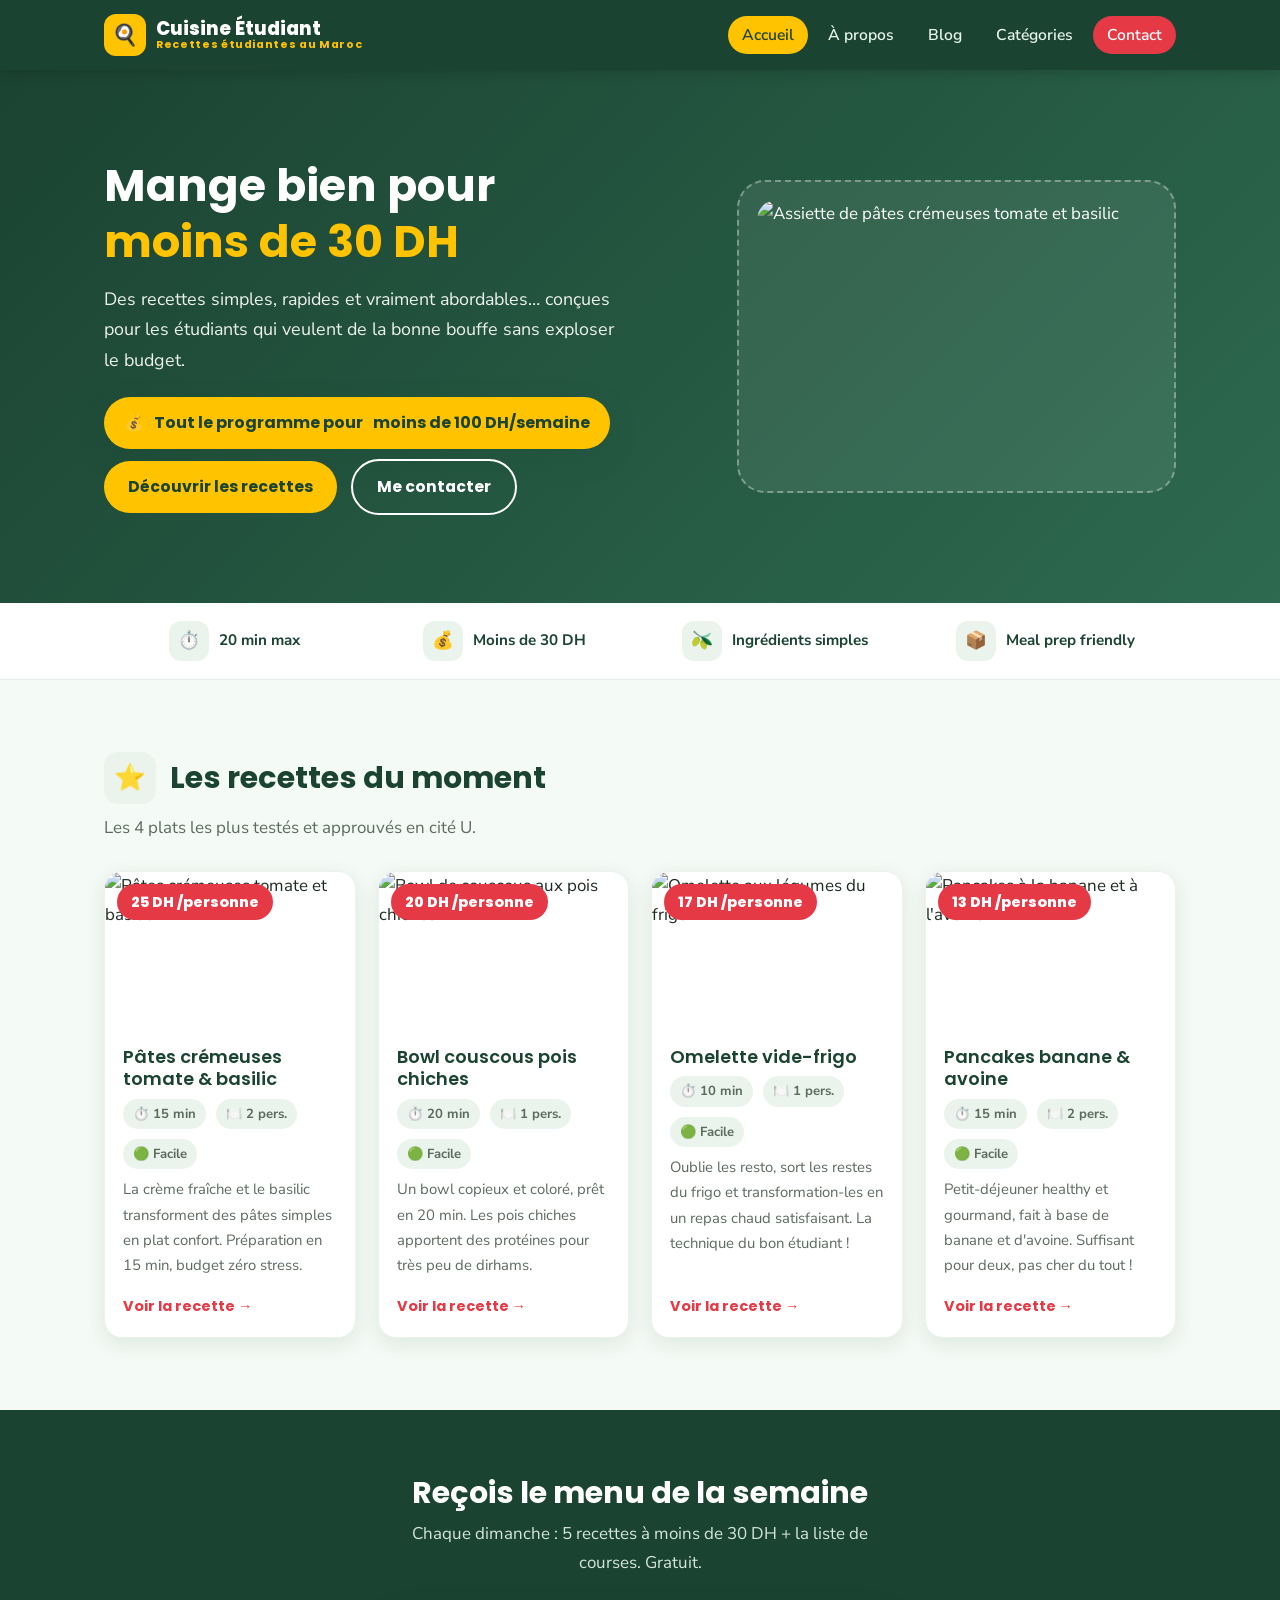
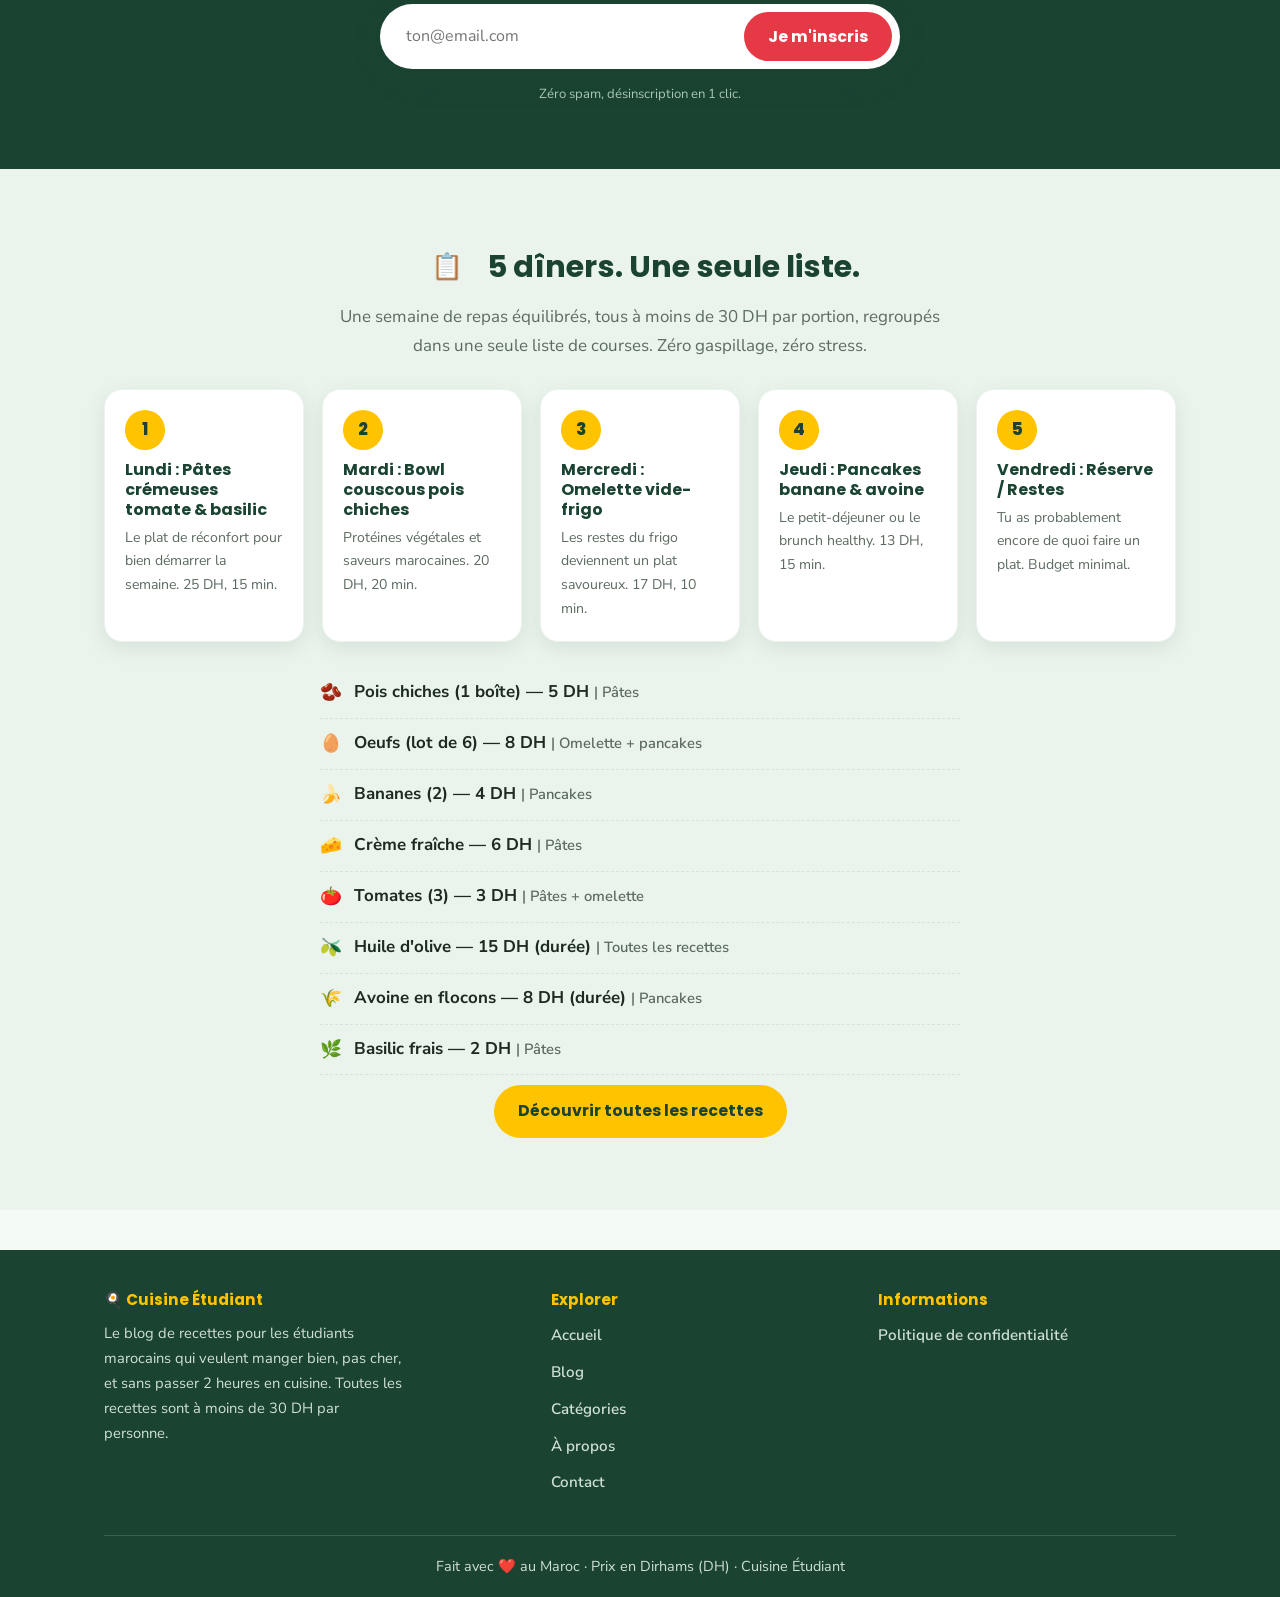
==== index.html @ 54e62ba3 "Add files via upload" ====
<!DOCTYPE html>
<html lang="fr">
<head>
  <meta charset="UTF-8" />
  <meta name="viewport" content="width=device-width, initial-scale=1.0" />

  <!-- ======================== SEO / TITRE ========================
       Title tag optimisé et meta description définis en spec point 5.
  -->
  <title>Cuisine Étudiant — Recettes étudiantes pas chères au Maroc (moins de 30 DH)</title>
  <meta name="description" content="Recettes rapides et économiques pour étudiants : moins de 30 DH/personne, 20 minutes max, meal prep et anti-gaspi. Testées en cité U." />

  <!-- ======================== SEARCH CONSOLE ======================== -->
  <!-- Le meta tag « google-site-verification » est injecté automatiquement
       par main.js si GSC_VERIFICATION_CODE est rempli dans js/config.js. -->

  <!-- Feuille de style principale -->
  <link rel="stylesheet" href="css/style.css" />

  <!-- Polices Google Fonts (Poppins + Nunito Sans) -->
  <link rel="preconnect" href="https://fonts.googleapis.com" />
  <link rel="preconnect" href="https://fonts.gstatic.com" crossorigin />
  <link rel="stylesheet"
        href="https://fonts.googleapis.com/css2?family=Nunito+Sans:wght@400;600;700&family=Poppins:wght@600;700;800&display=swap" />

  <!-- Favicon (emoji 🍳) -->
  <link rel="icon" href="data:image/svg+xml,<svg xmlns='http://www.w3.org/2000/svg' viewBox='0 0 100 100'><text y='.9em' font-size='90'>🍳</text></svg>" />

  <!-- Données structurées JSON-LD pour la page d'accueil (WebSite) -->
  <script type="application/ld+json">
  {
    "@context": "https://schema.org",
    "@type": "WebSite",
    "name": "Cuisine Étudiant",
    "url": "https://cuisine-etudiant.vercel.app",
    "description": "Recettes rapides et économiques pour étudiants : moins de 30 DH/personne, 20 minutes max.",
    "potentialAction": {
      "@type": "SearchAction",
      "target": "https://cuisine-etudiant.vercel.app/blog?q={search_term_string}",
      "query-input": "required name=search_term_string"
    }
  }
  </script>
</head>

<body>

  <!-- ====================================================================
       EN-TÊTE / NAVIGATION
       ==================================================================== -->
  <header class="site-header" role="banner">
    <nav class="nav-bar" aria-label="Navigation principale">

      <!-- Logo : nom du site + icône -->
      <a href="index.html" class="logo" aria-label="Cuisine Étudiant – Accueil">
        <span class="logo-icone">🍳</span>
        <span>
          Cuisine Étudiant
          <small>Recettes étudiantes au Maroc</small>
        </span>
      </a>

      <!-- Liens principaux -->
      <ul class="nav-liens" id="nav-liens">
        <li><a href="index.html" class="actif">Accueil</a></li>
        <li><a href="a-propos.html">À propos</a></li>
        <li><a href="blog.html">Blog</a></li>
        <li><a href="categories.html">Catégories</a></li>
        <li><a href="contact.html" class="nav-cta">Contact</a></li>
      </ul>

      <!-- Bouton burger (mobile) -->
      <button class="nav-toggle" id="nav-toggle" aria-label="Ouvrir le menu" aria-expanded="false">☰</button>
    </nav>
  </header>

  <main>

    <!-- ====================================================================
         HERO — Accroche principale + badge budget hebdomadaire
         ==================================================================== -->
    <section class="hero">
      <div class="conteneur">

        <!-- Colonne texte -->
        <div>
          <h1 class="hero-titre">
            Mange bien pour<br />
            <span>moins de 30 DH</span>
          </h1>

          <p class="hero-sous-titre">
            Des recettes simples, rapides et vraiment abordables… conçues
            pour les étudiants qui veulent de la bonne bouffe sans exploser
            le budget.
          </p>

          <!-- Badge budget hebdomadaire (point 2) -->
          <div class="badge-budget">
            <span>💰</span>
            Tout le programme pour <strong>moins de 100 DH/semaine</strong>
          </div>

          <div class="hero-actions">
            <a href="blog.html" class="btn btn-jaune">Découvrir les recettes</a>
            <a href="contact.html" class="btn btn-ghost" style="border-color:#fff;color:#fff">Me contacter</a>
          </div>
        </div>

        <!-- Illustration de la hero -->
        <div class="hero-image">
          <img src="https://images.unsplash.com/photo-1621996346565-e3dbc646d9a9?auto=format&fit=crop&w=700&q=80"
               alt="Assiette de pâtes crémeuses tomate et basilic"
               width="700" height="480" loading="eager" />
        </div>

      </div>
    </section>

    <!-- Points forts sous le hero -->
    <div class="points-forts">
      <div class="conteneur">
        <div class="ligne">
          <div class="point"><span class="point-emoji">⏱️</span> 20 min max</div>
          <div class="point"><span class="point-emoji">💰</span> Moins de 30 DH</div>
          <div class="point"><span class="point-emoji">🫒</span> Ingrédients simples</div>
          <div class="point"><span class="point-emoji">📦</span> Meal prep friendly</div>
        </div>
      </div>
    </div>

    <!-- ====================================================================
         SECTION « Les recettes du moment »
         ==================================================================== -->
    <section class="section">
      <div class="conteneur">

        <div class="section-titre">
          <span class="emoji">⭐</span>
          <h2>Les recettes du moment</h2>
        </div>
        <p class="section-sous-titre">Les 4 plats les plus testés et approuvés en cité U.</p>

        <!-- Grille de cartes recette -->
        <div class="grille-recettes">

          <!-- Carte 1 : Pâtes crémeuses tomate & basilic -->
          <article class="carte-recette" data-recette="pates-cremeuses-tomate-basilic">
            <div class="carte-image">
              <img src="https://images.unsplash.com/photo-1621996346565-e3dbc646d9a9?auto=format&fit=crop&w=600&q=80"
                   alt="Pâtes crémeuses tomate et basilic"
                   width="600" height="375" loading="lazy" />
              <span class="etiquette-prix">25 DH /personne</span>
            </div>
            <div class="carte-corps">
              <h3><a href="recettes/pates-cremeuses-tomate-basilic.html">Pâtes crémeuses tomate & basilic</a></h3>
              <div class="carte-infos">
                <span>⏱️ 15 min</span>
                <span>🍽️ 2 pers.</span>
                <span>🟢 Facile</span>
              </div>
              <p class="carte-extrait">La crème fraîche et le basilic transforment des pâtes simples en plat confort. Préparation en 15 min, budget zéro stress.</p>
              <a href="recettes/pates-cremeuses-tomate-basilic.html" class="carte-lien">Voir la recette →</a>
            </div>
          </article>

          <!-- Carte 2 : Bowl couscous pois chiches -->
          <article class="carte-recette" data-recette="bowl-couscous-pois-chiches">
            <div class="carte-image">
              <img src="https://images.unsplash.com/photo-1512621776951-a57141f2eefd?auto=format&fit=crop&w=600&q=80"
                   alt="Bowl de couscous aux pois chiches"
                   width="600" height="375" loading="lazy" />
              <span class="etiquette-prix">20 DH /personne</span>
            </div>
            <div class="carte-corps">
              <h3><a href="recettes/bowl-couscous-pois-chiches.html">Bowl couscous pois chiches</a></h3>
              <div class="carte-infos">
                <span>⏱️ 20 min</span>
                <span>🍽️ 1 pers.</span>
                <span>🟢 Facile</span>
              </div>
              <p class="carte-extrait">Un bowl copieux et coloré, prêt en 20 min. Les pois chiches apportent des protéines pour très peu de dirhams.</p>
              <a href="recettes/bowl-couscous-pois-chiches.html" class="carte-lien">Voir la recette →</a>
            </div>
          </article>

          <!-- Carte 3 : Omelette vide-frigo -->
          <article class="carte-recette" data-recette="omelette-vide-frigo">
            <div class="carte-image">
              <img src="https://images.unsplash.com/photo-1525351484163-7529414344d8?auto=format&fit=crop&w=600&q=80"
                   alt="Omelette aux légumes du frigo"
                   width="600" height="375" loading="lazy" />
              <span class="etiquette-prix">17 DH /personne</span>
            </div>
            <div class="carte-corps">
              <h3><a href="recettes/omelette-vide-frigo.html">Omelette vide-frigo</a></h3>
              <div class="carte-infos">
                <span>⏱️ 10 min</span>
                <span>🍽️ 1 pers.</span>
                <span>🟢 Facile</span>
              </div>
              <p class="carte-extrait">Oublie les resto, sort les restes du frigo et transformation-les en un repas chaud satisfaisant. La technique du bon étudiant !</p>
              <a href="recettes/omelette-vide-frigo.html" class="carte-lien">Voir la recette →</a>
            </div>
          </article>

          <!-- Carte 4 : Pancakes banane & avoine -->
          <article class="carte-recette" data-recette="pancakes-banane-avoine">
            <div class="carte-image">
              <img src="https://images.unsplash.com/photo-1567620905732-2d1ec7ab7445?auto=format&fit=crop&w=600&q=80"
                   alt="Pancakes à la banane et à l'avoine"
                   width="600" height="375" loading="lazy" />
              <span class="etiquette-prix">13 DH /personne</span>
            </div>
            <div class="carte-corps">
              <h3><a href="recettes/pancakes-banane-avoine.html">Pancakes banane & avoine</a></h3>
              <div class="carte-infos">
                <span>⏱️ 15 min</span>
                <span>🍽️ 2 pers.</span>
                <span>🟢 Facile</span>
              </div>
              <p class="carte-extrait">Petit-déjeuner healthy et gourmand, fait à base de banane et d'avoine. Suffisant pour deux, pas cher du tout !</p>
              <a href="recettes/pancakes-banane-avoine.html" class="carte-lien">Voir la recette →</a>
            </div>
          </article>

        </div><!-- /grille-recettes -->

      </div>
    </section>

    <!-- ====================================================================
         SECTION NEWSLETTER « Le Menu de la Semaine »
         Insérée entre « Les recettes du moment » et « 5 dîners. » (point 3)
         ==================================================================== -->
    <section class="newsletter" aria-labelledby="titre-newsletter">
      <div class="conteneur">
        <h2 id="titre-newsletter">Reçois le menu de la semaine</h2>
        <p class="news-sous-titre">
          Chaque dimanche : 5 recettes à moins de 30 DH + la liste de courses. Gratuit.
        </p>

        <form id="news-form" class="news-form" action="#" method="POST">
          <input type="email" name="email" placeholder="ton@email.com" required aria-label="Adresse email" />
          <button type="submit" class="btn btn-rouge">Je m'inscris</button>
        </form>

        <p class="news-mention">Zéro spam, désinscription en 1 clic.</p>
        <div id="news-message" class="msg-form" role="alert" aria-live="polite" style="display:none"></div>
      </div>
    </section>

    <!-- ====================================================================
         SECTION « 5 dîners. Une seule liste. »
         ==================================================================== -->
    <section class="section section--fond-vert">
      <div class="conteneur">

        <div class="centre">
          <div class="section-titre" style="justify-content:center">
            <span class="emoji">📋</span>
            <h2>5 dîners. Une seule liste.</h2>
          </div>
          <p class="section-sous-titre" style="margin-left:auto;margin-right:auto">
            Une semaine de repas équilibrés, tous à moins de 30 DH par portion,
            regroupés dans une seule liste de courses. Zéro gaspillage, zéro stress.
          </p>
        </div>

        <div class="plan-etapes">
          <div class="scene">
            <div class="scene-num">1</div>
            <h3>Lundi : Pâtes crémeuses tomate & basilic</h3>
            <p>Le plat de réconfort pour bien démarrer la semaine. 25 DH, 15 min.</p>
          </div>
          <div class="scene">
            <div class="scene-num">2</div>
            <h3>Mardi : Bowl couscous pois chiches</h3>
            <p>Protéines végétales et saveurs marocaines. 20 DH, 20 min.</p>
          </div>
          <div class="scene">
            <div class="scene-num">3</div>
            <h3>Mercredi : Omelette vide-frigo</h3>
            <p>Les restes du frigo deviennent un plat savoureux. 17 DH, 10 min.</p>
          </div>
          <div class="scene">
            <div class="scene-num">4</div>
            <h3>Jeudi : Pancakes banane & avoine</h3>
            <p>Le petit-déjeuner ou le brunch healthy. 13 DH, 15 min.</p>
          </div>
          <div class="scene">
            <div class="scene-num">5</div>
            <h3>Vendredi : Réserve / Restes</h3>
            <p>Tu as probablement encore de quoi faire un plat. Budget minimal.</p>
          </div>
        </div>

        <!-- Liste de courses (pour montrer la simplicité) -->
        <ul class="liste-simple">
          <li><span class="liste-emoji">🫘</span><span>Pois chiches (1 boîte) — 5 DH <span class="liste-detail">| Pâtes</span></span></li>
          <li><span class="liste-emoji">🥚</span><span>Oeufs (lot de 6) — 8 DH <span class="liste-detail">| Omelette + pancakes</span></span></li>
          <li><span class="liste-emoji">🍌</span><span>Bananes (2) — 4 DH <span class="liste-detail">| Pancakes</span></span></li>
          <li><span class="liste-emoji">🧀</span><span>Crème fraîche — 6 DH <span class="liste-detail">| Pâtes</span></span></li>
          <li><span class="liste-emoji">🍅</span><span>Tomates (3) — 3 DH <span class="liste-detail">| Pâtes + omelette</span></span></li>
          <li><span class="liste-emoji">🫒</span><span>Huile d'olive — 15 DH (durée) <span class="liste-detail">| Toutes les recettes</span></span></li>
          <li><span class="liste-emoji">🌾</span><span>Avoine en flocons — 8 DH (durée) <span class="liste-detail">| Pancakes</span></span></li>
          <li><span class="liste-emoji">🌿</span><span>Basilic frais — 2 DH <span class="liste-detail">| Pâtes</span></span></li>
        </ul>

        <p class="centre">
          <a href="blog.html" class="btn btn-jaune">Découvrir toutes les recettes</a>
        </p>

      </div>
    </section>

  </main>

  <!-- ====================================================================
       FOOTER
       ==================================================================== -->
  <footer class="site-footer" role="contentinfo">
    <div class="conteneur">

      <div class="footer-grille">

        <!-- Colonne 1 : Branding -->
        <div>
          <h4>🍳 Cuisine Étudiant</h4>
          <p class="footer-description">
            Le blog de recettes pour les étudiants marocains qui veulent manger
            bien, pas cher, et sans passer 2 heures en cuisine. Toutes les recettes
            sont à moins de 30 DH par personne.
          </p>
        </div>

        <!-- Colonne 2 : Navigation -->
        <div>
          <h4>Explorer</h4>
          <ul>
            <li><a href="index.html">Accueil</a></li>
            <li><a href="blog.html">Blog</a></li>
            <li><a href="categories.html">Catégories</a></li>
            <li><a href="a-propos.html">À propos</a></li>
            <li><a href="contact.html">Contact</a></li>
          </ul>
        </div>

        <!-- Colonne 3 : Pages légales -->
        <div>
          <h4>Informations</h4>
          <ul>
            <li><a href="politique-de-confidentialite.html">Politique de confidentialité</a></li>
          </ul>
        </div>

      </div>

      <!-- Barre du bas (point 10 : cohérence Maroc) -->
      <div class="footer-bas">
        <p>
          Fait avec <span class="footer-coeur">❤️</span> au Maroc · Prix en Dirhams (DH) · Cuisine Étudiant
        </p>
      </div>

    </div>
  </footer>

  <!-- Scripts partagés (config, navigation, formulaires, tracking, slots) -->
  <script src="js/config.js"></script>
  <script src="js/main.js"></script>
</body>
</html>
---- css/style.css ----
/* ==========================================================================
   CUISINE ÉTUDIANT — Feuille de style principale
   Palette : vert foncé / jaune / rouge  |  Ton : « tu »  |  Responsive
   ========================================================================== */

/* --------------------------------------------------------------------------
   1. VARIABLES & RESET
   -------------------------------------------------------------------------- */
:root {
  /* Palette (identique au design d'origine : vert foncé, jaune, rouge) */
  --vert-fonce:    #1B4332;   /* vert principal (en-tête, titres, footer) */
  --vert-clair:    #2D6A4F;   /* vert secondaire (boutons, liens)         */
  --vert-moyen:    #40916C;   /* vert d'accent                             */
  --vert-fond:     #EAF4EC;   /* fond clair teinté vert (sections)         */
  --vert-tres-fond:#F4FAF5;   /* fond très clair (arrière-plan général)    */
  --jaune:         #FFC300;   /* jaune (badges, CTA, surlignages)          */
  --jaune-fonce:   #E6A800;   /* jaune au survol                           */
  --rouge:         #E63946;   /* rouge (petits accents, étiquettes prix)   */
  --rouge-fonce:   #C1121F;   /* rouge au survol                          */
  --encre:         #1D2A21;   /* texte principal (presque noir-vert)       */
  --gris:          #5C6B60;   /* texte secondaire                          */
  --blanc:         #FFFFFF;
  --gris-fond:     #F4F1EA;   /* fond neutre des cartes                     */

  /* Typographie */
  --titre: "Poppins", "Segoe UI", Arial, sans-serif;
  --texte: "Nunito Sans", "Segoe UI", Arial, sans-serif;

  /* Formes & ombres */
  --rayon: 18px;
  --rayon--petit: 10px;
  --ombre: 0 6px 20px rgba(27, 67, 50, 0.10);
  --ombre--forte: 0 10px 30px rgba(27, 67, 50, 0.16);

  /* Espacement */
  --espace: 24px;
  --conteneur: 1120px;
}

* { margin: 0; padding: 0; box-sizing: border-box; }

html { scroll-behavior: smooth; }

body {
  font-family: var(--texte);
  color: var(--encre);
  background: var(--vert-tres-fond);
  line-height: 1.7;
  font-size: 1.06rem;
  display: flex;
  flex-direction: column;
  min-height: 100vh;
}

main { flex: 1 0 auto; }

img { max-width: 100%; height: auto; display: block; }

h1, h2, h3, h4 {
  font-family: var(--titre);
  color: var(--vert-fonce);
  line-height: 1.25;
  font-weight: 700;
}

h1 { font-size: clamp(1.9rem, 4vw, 2.8rem); }
h2 { font-size: clamp(1.4rem, 3vw, 1.9rem); }
h3 { font-size: 1.15rem; }

a { color: var(--vert-clair); text-decoration: none; font-weight: 600; }
a:hover { color: var(--vert-fonce); }

ul { list-style: none; }

/* --------------------------------------------------------------------------
   2. CONTENEUR & GRILLE
   -------------------------------------------------------------------------- */
.conteneur {
  max-width: var(--conteneur);
  margin: 0 auto;
  padding: 0 var(--espace);
}

.section { padding: clamp(2.5rem, 6vw, 4.5rem) 0; }
.section--fond-vert { background: var(--vert-fond); }
.section--fond-blanc { background: var(--blanc); }

.section-titre {
  display: flex;
  align-items: center;
  gap: 14px;
  margin-bottom: 10px;
}

.section-titre .emoji {
  font-size: 1.6rem;
  background: var(--vert-fond);
  width: 52px;
  height: 52px;
  display: grid;
  place-items: center;
  border-radius: 14px;
}

.section-sous-titre {
  color: var(--gris);
  max-width: 640px;
  margin-bottom: 28px;
}

/* ==========================================================================
   3. EN-TÊTE / NAVIGATION
   ========================================================================== */
.site-header {
  background: var(--vert-fonce);
  position: sticky;
  top: 0;
  z-index: 100;
  box-shadow: 0 2px 12px rgba(0, 0, 0, 0.18);
}

.nav-bar {
  display: flex;
  align-items: center;
  justify-content: space-between;
  gap: 16px;
  padding: 14px var(--espace);
  max-width: var(--conteneur);
  margin: 0 auto;
}

/* Logo (nom du site avec icône) */
.logo {
  display: inline-flex;
  align-items: center;
  gap: 10px;
  color: var(--blanc);
  font-family: var(--titre);
  font-weight: 800;
  font-size: 1.15rem;
  line-height: 1.1;
}

.logo:hover { color: var(--jaune); }
.logo .logo-icone {
  width: 42px;
  height: 42px;
  background: var(--jaune);
  border-radius: 12px;
  display: grid;
  place-items: center;
  font-size: 1.3rem;
  color: var(--vert-fonce);
}
.logo small { display: block; font-size: 0.68rem; font-weight: 700; color: var(--jaune); letter-spacing: 0.06em; }

/* Liens de navigation principale */
.nav-liens {
  display: flex;
  align-items: center;
  gap: 6px;
}
.nav-liens a {
  color: #E8F5EC;
  font-weight: 600;
  font-size: 0.98rem;
  padding: 8px 14px;
  border-radius: 30px;
  transition: background 0.2s, color 0.2s;
}
.nav-liens a:hover,
.nav-liens a.actif { background: var(--jaune); color: var(--vert-fonce); }

/* Bouton « burger » pour mobile */
.nav-toggle {
  display: none;
  background: none;
  border: 2px solid rgba(255, 255, 255, 0.35);
  color: var(--blanc);
  font-size: 1.2rem;
  width: 44px;
  height: 44px;
  border-radius: 10px;
  cursor: pointer;
  place-items: center;
}

/* CTA du menu (newsletter) */
.nav-cta {
  background: var(--rouge);
  color: var(--blanc) !important;
}
.nav-cta:hover { background: var(--rouge-fonce); }

/* ==========================================================================
   4. BOUTONS & BADGES
   ========================================================================== */
.btn {
  display: inline-flex;
  align-items: center;
  gap: 8px;
  padding: 13px 24px;
  border-radius: 40px;
  font-family: var(--titre);
  font-weight: 700;
  font-size: 0.98rem;
  border: none;
  cursor: pointer;
  transition: transform 0.15s, box-shadow 0.15s, background 0.15s;
}

.btn-jaune { background: var(--jaune); color: var(--vert-fonce); }
.btn-jaune:hover { background: var(--jaune-fonce); color: var(--vert-fonce); }

.btn-rouge { background: var(--rouge); color: var(--blanc); }
.btn-rouge:hover { background: var(--rouge-fonce); color: var(--blanc); }

.btn-vert { background: var(--vert-clair); color: var(--blanc); }
.btn-vert:hover { background: var(--vert-fonce); color: var(--blanc); }

.btn-ghost {
  background: transparent;
  color: var(--vert-fonce);
  border: 2px solid var(--vert-fonce);
}
.btn-ghost:hover { background: var(--vert-fonce); color: var(--blanc); }

.btn:hover { transform: translateY(-2px); box-shadow: var(--ombre); }

/* Badge budget (bande jaune du hero) */
.badge-budget {
  display: inline-flex;
  align-items: center;
  gap: 10px;
  background: var(--jaune);
  color: var(--vert-fonce);
  font-family: var(--titre);
  font-weight: 700;
  padding: 12px 20px;
  border-radius: 40px;
  box-shadow: var(--ombre--forte);
  font-size: 1rem;
}

/* Étiquette de prix d'une recette */
.etiquette-prix {
  display: inline-block;
  background: var(--rouge);
  color: var(--blanc);
  font-family: var(--titre);
  font-weight: 800;
  font-size: 0.9rem;
  padding: 6px 14px;
  border-radius: 30px;
}

/* ==========================================================================
   5. HERO (accueil)
   ========================================================================== */
.hero {
  background: linear-gradient(135deg, var(--vert-fonce) 0%, var(--vert-clair) 100%);
  color: var(--blanc);
  padding: clamp(3rem, 8vw, 5.5rem) 0;
  position: relative;
  overflow: hidden;
}

.hero .conteneur {
  display: grid;
  grid-template-columns: 1.15fr 0.85fr;
  gap: 40px;
  align-items: center;
}

.hero-titre {
  color: var(--blanc);
  margin-bottom: 14px;
}
.hero-titre span { color: var(--jaune); }

.hero-sous-titre {
  font-size: 1.12rem;
  opacity: 0.92;
  margin-bottom: 22px;
  max-width: 520px;
}

.hero-actions { display: flex; flex-wrap: wrap; gap: 14px; align-items: center; margin-top: 10px; }

/* Illustration du hero (assiette) */
.hero-image {
  background: rgba(255, 255, 255, 0.08);
  border: 2px dashed rgba(255, 255, 255, 0.35);
  border-radius: 28px;
  padding: 18px;
}
.hero-image img { border-radius: 20px; width: 100%; object-fit: cover; }

/* Points forts sous le hero */
.points-forts {
  background: var(--blanc);
  border-bottom: 1px solid #E6EEE8;
}
.points-forts .ligne {
  display: grid;
  grid-template-columns: repeat(auto-fit, minmax(180px, 1fr));
  gap: 10px;
  padding: 18px 0;
}
.point {
  display: flex;
  align-items: center;
  gap: 10px;
  font-weight: 700;
  color: var(--vert-fonce);
  font-size: 0.95rem;
  justify-content: center;
}
.point .point-emoji {
  background: var(--vert-fond);
  width: 40px; height: 40px;
  display: grid; place-items: center;
  border-radius: 12px; font-size: 1.1rem;
}

/* ==========================================================================
   6. CARTES RECETTE
   ========================================================================== */
.grille-recettes {
  display: grid;
  grid-template-columns: repeat(auto-fill, minmax(250px, 1fr));
  gap: 22px;
}

.carte-recette {
  background: var(--blanc);
  border-radius: var(--rayon);
  overflow: hidden;
  box-shadow: var(--ombre);
  display: flex;
  flex-direction: column;
  transition: transform 0.2s, box-shadow 0.2s;
  border: 1px solid #EDF2EE;
}
.carte-recette:hover { transform: translateY(-5px); box-shadow: var(--ombre--forte); }

.carte-recette .carte-image {
  position: relative;
  aspect-ratio: 16 / 10;
  overflow: hidden;
}
.carte-recette .carte-image img { width: 100%; height: 100%; object-fit: cover; transition: transform 0.3s; }
.carte-recette:hover .carte-image img { transform: scale(1.05); }

.carte-recette .etiquette-prix {
  position: absolute;
  top: 12px;
  left: 12px;
}

.carte-recette .carte-corps { padding: 18px; display: flex; flex-direction: column; gap: 8px; flex: 1; }

.carte-recette h3 { font-size: 1.12rem; }
.carte-recette h3 a { color: var(--vert-fonce); }
.carte-recette h3 a:hover { color: var(--rouge); }

.carte-infos {
  display: flex;
  flex-wrap: wrap;
  gap: 10px;
  font-size: 0.82rem;
  color: var(--gris);
  font-weight: 700;
}
.carte-infos span { background: var(--vert-fond); padding: 4px 10px; border-radius: 20px; }

.carte-recette .carte-extrait { color: var(--gris); font-size: 0.93rem; flex: 1; }

.carte-lien {
  margin-top: 8px;
  font-family: var(--titre);
  font-weight: 700;
  font-size: 0.9rem;
  color: var(--rouge);
}
.carte-lien:hover { color: var(--rouge-fonce); }

/* ==========================================================================
   7. NEWSLETTER « Le Menu de la Semaine »
   ========================================================================== */
.newsletter {
  background: var(--vert-fonce);
  color: var(--blanc);
  text-align: center;
  padding: clamp(2.5rem, 6vw, 4rem) 0;
}
.newsletter h2 { color: var(--blanc); margin-bottom: 8px; }
.newsletter .news-sous-titre { color: #D5E6DC; margin: 0 auto 26px; max-width: 520px; }

.news-form {
  max-width: 520px;
  margin: 0 auto;
  display: flex;
  gap: 10px;
  background: var(--blanc);
  padding: 8px;
  border-radius: 50px;
  box-shadow: var(--ombre--forte);
}
.news-form input[type="email"] {
  flex: 1;
  border: none;
  outline: none;
  padding: 11px 18px;
  font-family: var(--texte);
  font-size: 1rem;
  border-radius: 40px;
  color: var(--encre);
  background: transparent;
}
.news-form .btn { white-space: nowrap; }

.news-mention { font-size: 0.82rem; color: #A9C6B4; margin-top: 14px; }

/* Confirmation message (succès / erreur) */
.msg-form {
  margin-top: 16px;
  font-weight: 700;
  border-radius: var(--rayon--petit);
  padding: 12px 16px;
  max-width: 560px;
  margin-left: auto;
  margin-right: auto;
}
.msg-form.succes { background: rgba(255, 195, 0, 0.15); color: var(--jaune); border: 1px solid var(--jaune); }
.msg-form.erreur { background: rgba(230, 57, 70, 0.12); color: var(--rouge); border: 1px solid var(--rouge); }

/* ==========================================================================
   8. LISTE « 5 dîners » & étapes
   ========================================================================== */
.plan-etapes {
  display: grid;
  grid-template-columns: repeat(auto-fit, minmax(200px, 1fr));
  gap: 18px;
  margin: 26px 0;
  counter-reset: etape;
}
.scene {
  background: var(--blanc);
  border: 1px solid #EDF2EE;
  border-radius: var(--rayon);
  padding: 20px;
  box-shadow: var(--ombre);
  position: relative;
}
.scene .scene-num {
  background: var(--jaune);
  color: var(--vert-fonce);
  font-family: var(--titre);
  font-weight: 800;
  width: 40px; height: 40px;
  display: grid; place-items: center;
  border-radius: 50%;
  margin-bottom: 10px;
  font-size: 1.05rem;
}
.scene h3 { font-size: 1rem; margin-bottom: 6px; }
.scene p { font-size: 0.88rem; color: var(--gris); }

.liste-simple {
  max-width: 640px;
  margin: 0 auto 10px;
}
.liste-simple li {
  display: flex;
  gap: 12px;
  align-items: flex-start;
  padding: 10px 0;
  border-bottom: 1px dashed #D8E3DB;
  font-weight: 700;
}
.liste-simple li .liste-emoji { font-size: 1.1rem; }
.liste-simple li .liste-detail { color: var(--gris); font-weight: 600; font-size: 0.92rem; }

.centre { text-align: center; }

/* ==========================================================================
   9. PAGES INTÉRIEURES (bandeau + contenu)
   ========================================================================== */
.bandeau-page {
  background: linear-gradient(135deg, var(--vert-fonce), var(--vert-clair));
  color: var(--blanc);
  text-align: center;
  padding: clamp(2.2rem, 5vw, 3.6rem) 0;
}
.bandeau-page h1 { color: var(--blanc); margin-bottom: 6px; }
.bandeau-page p { color: #D5E6DC; max-width: 620px; margin: 0 auto; }

.colonne-texte {
  max-width: 760px;
  margin: 0 auto;
}
.colonne-texte h2 { margin: 30px 0 12px; }
.colonne-texte h3 { margin: 22px 0 8px; }
.colonne-texte p, .colonne-texte li { margin-bottom: 12px; }
.colonne-texte ul li { padding-left: 8px; }
.colonne-texte blockquote {
  border-left: 4px solid var(--jaune);
  background: var(--vert-fond);
  padding: 14px 18px;
  border-radius: 0 var(--rayon--petit) var(--rayon--petit) 0;
  margin: 18px 0;
}
.colonne-texte blockquote p { margin: 0; font-style: italic; }

/* Encadré « budget » d'une recette */
.encadre-budget {
  background: var(--vert-fond);
  border: 2px solid var(--vert-clair);
  border-radius: var(--rayon);
  padding: 18px 22px;
  display: flex;
  flex-wrap: wrap;
  gap: 14px 26px;
  margin: 20px 0;
}
.encadre-budget .champ { display: flex; flex-direction: column; gap: 2px; }
.encadre-budget .champ small { font-weight: 700; color: var(--gris); text-transform: uppercase; font-size: 0.72rem; letter-spacing: 0.05em; }
.encadre-budget .champ strong { font-family: var(--titre); color: var(--vert-fonce); font-size: 1.05rem; }

/* Liste ingrédients */
.ingredients {
  background: var(--blanc);
  border: 1px solid #EDF2EE;
  border-radius: var(--rayon);
  padding: 22px;
  box-shadow: var(--ombre);
}
.ingredients li {
  display: flex;
  justify-content: space-between;
  gap: 12px;
  padding: 8px 0;
  border-bottom: 1px dashed #DDE7DF;
}
.ingredients li:last-child { border-bottom: none; }
.ingredients .ing-nom { font-weight: 600; }
.ingredients .ing-quantite { color: var(--rouge); font-weight: 800; white-space: nowrap; }

/* Étapes de préparation (numérotées) */
.etapes { counter-reset: pas; margin: 18px 0; }
.etapes .pas {
  display: flex;
  gap: 16px;
  margin-bottom: 18px;
}
.etapes .pas-num {
  flex: 0 0 42px;
  height: 42px;
  background: var(--vert-clair);
  color: var(--blanc);
  border-radius: 12px;
  display: grid;
  place-items: center;
  font-family: var(--titre);
  font-weight: 800;
}
.etapes .pas p { margin-bottom: 0; }

/* Mots-clés d'une recette */
.mots-cles {
  display: flex;
  flex-wrap: wrap;
  gap: 8px;
  margin-top: 20px;
}
.mots-cles .mot-cle {
  background: var(--vert-fond);
  border: 1px solid #CEE3D4;
  color: var(--vert-clair);
  font-size: 0.78rem;
  font-weight: 700;
  padding: 5px 12px;
  border-radius: 30px;
}

/* Boutons de partage social */
.partage {
  display: flex;
  flex-wrap: wrap;
  gap: 10px;
  align-items: center;
  margin: 22px 0;
}
.partage .partage-libelle {
  font-family: var(--titre);
  font-weight: 700;
  color: var(--vert-fonce);
  margin-right: 4px;
}
.btn-partage {
  border: none;
  cursor: pointer;
  font-family: var(--titre);
  font-weight: 700;
  font-size: 0.85rem;
  padding: 9px 16px;
  border-radius: 30px;
  color: var(--blanc);
  display: inline-flex;
  align-items: center;
  gap: 7px;
  transition: transform 0.15s, opacity 0.15s;
}
.btn-partage:hover { transform: translateY(-2px); opacity: 0.92; }
.btn-partage.copier { background: var(--vert-clair); }
.btn-partage.whatsapp { background: #25D366; }
.btn-partage.instagram {
  background: linear-gradient(45deg, #F58529, #DD2A7B, #8134AF);
}

/* Emplacements publicitaires / affiliation (réservés) */
.slot-bloc {
  margin: 26px 0;
  border-radius: var(--rayon);
  min-height: 90px;
  display: flex;
  align-items: center;
  justify-content: center;
  border: 2px dashed #CBD9CE;
  background: var(--vert-tres-fond);
  color: #9DB4A2;
  font-size: 0.82rem;
  font-weight: 700;
  text-align: center;
  padding: 14px;
}

/* ==========================================================================
   10. FORMULAIRES (contact & newsletter)
   ========================================================================== */
.form-carte {
  background: var(--blanc);
  border-radius: var(--rayon);
  box-shadow: var(--ombre);
  padding: 26px;
  max-width: 640px;
  margin: 0 auto;
}
.form-groupe { margin-bottom: 18px; }
.form-groupe label {
  display: block;
  font-family: var(--titre);
  font-weight: 700;
  font-size: 0.9rem;
  color: var(--vert-fonce);
  margin-bottom: 6px;
}
.form-groupe input,
.form-groupe textarea {
  width: 100%;
  border: 2px solid #DCE6DF;
  border-radius: var(--rayon--petit);
  padding: 12px 14px;
  font-family: var(--texte);
  font-size: 1rem;
  color: var(--encre);
  background: var(--vert-tres-fond);
  outline: none;
  transition: border-color 0.2s;
}
.form-groupe input:focus,
.form-groupe textarea:focus { border-color: var(--vert-clair); background: var(--blanc); }
.form-groupe textarea { resize: vertical; min-height: 130px; }

/* ==========================================================================
   11. FOOTER
   ========================================================================== */
.site-footer {
  background: var(--vert-fonce);
  color: #CFE0D5;
  padding: 40px 0 0;
  margin-top: 40px;
}
.footer-grille {
  display: grid;
  grid-template-columns: 1.4fr 1fr 1fr;
  gap: 30px;
  padding-bottom: 30px;
}
.footer-grille h4 {
  color: var(--jaune);
  font-size: 0.95rem;
  margin-bottom: 12px;
}
.footer-grille a { color: #CFE0D5; font-weight: 600; font-size: 0.95rem; }
.footer-grille a:hover { color: var(--jaune); }
.footer-grille li { margin-bottom: 8px; }
.footer-description { font-size: 0.92rem; max-width: 300px; margin-top: 10px; }

.footer-bas {
  border-top: 1px solid rgba(255, 255, 255, 0.15);
  padding: 18px 0;
  text-align: center;
  font-size: 0.9rem;
}
.footer-bas .footer-coeur { color: var(--rouge); }

/* ==========================================================================
   12. RESPONSIVE
   ========================================================================== */
@media (max-width: 860px) {
  .hero .conteneur { grid-template-columns: 1fr; }
  .hero-image { order: -1; max-width: 420px; margin: 0 auto; }
  .footer-grille { grid-template-columns: 1fr 1fr; }
}

@media (max-width: 640px) {
  /* Navigation mobile : menu caché derrière le burger */
  .nav-toggle { display: grid; }
  .nav-liens {
    position: absolute;
    top: 100%;
    left: 0;
    right: 0;
    background: var(--vert-fonce);
    flex-direction: column;
    align-items: stretch;
    padding: 0 20px;
    max-height: 0;
    overflow: hidden;
    transition: max-height 0.3s ease;
    box-shadow: 0 12px 20px rgba(0, 0, 0, 0.2);
  }
  .nav-liens.ouvert { max-height: 420px; padding: 14px 20px 20px; }
  .nav-liens a { padding: 12px 14px; }

  .news-form { flex-direction: column; gap: 8px; }
  .news-form .btn { justify-content: center; }

  .grille-recettes { grid-template-columns: 1fr; }
  .footer-grille { grid-template-columns: 1fr; }
  .hero-actions { flex-direction: column; align-items: flex-start; }
}

/* Impression : seule la fiche recette s'imprime proprement */
@media print {
  .site-header, .site-footer, .partage, .slot-bloc,
  .btn-imprimer, .bandeau-actions, .newsletter { display: none !important; }
  body { background: #fff; }
  .colonne-texte { max-width: 100%; }
  .encadre-budget { break-inside: avoid; }
  .etapes .pas { break-inside: avoid; }
}
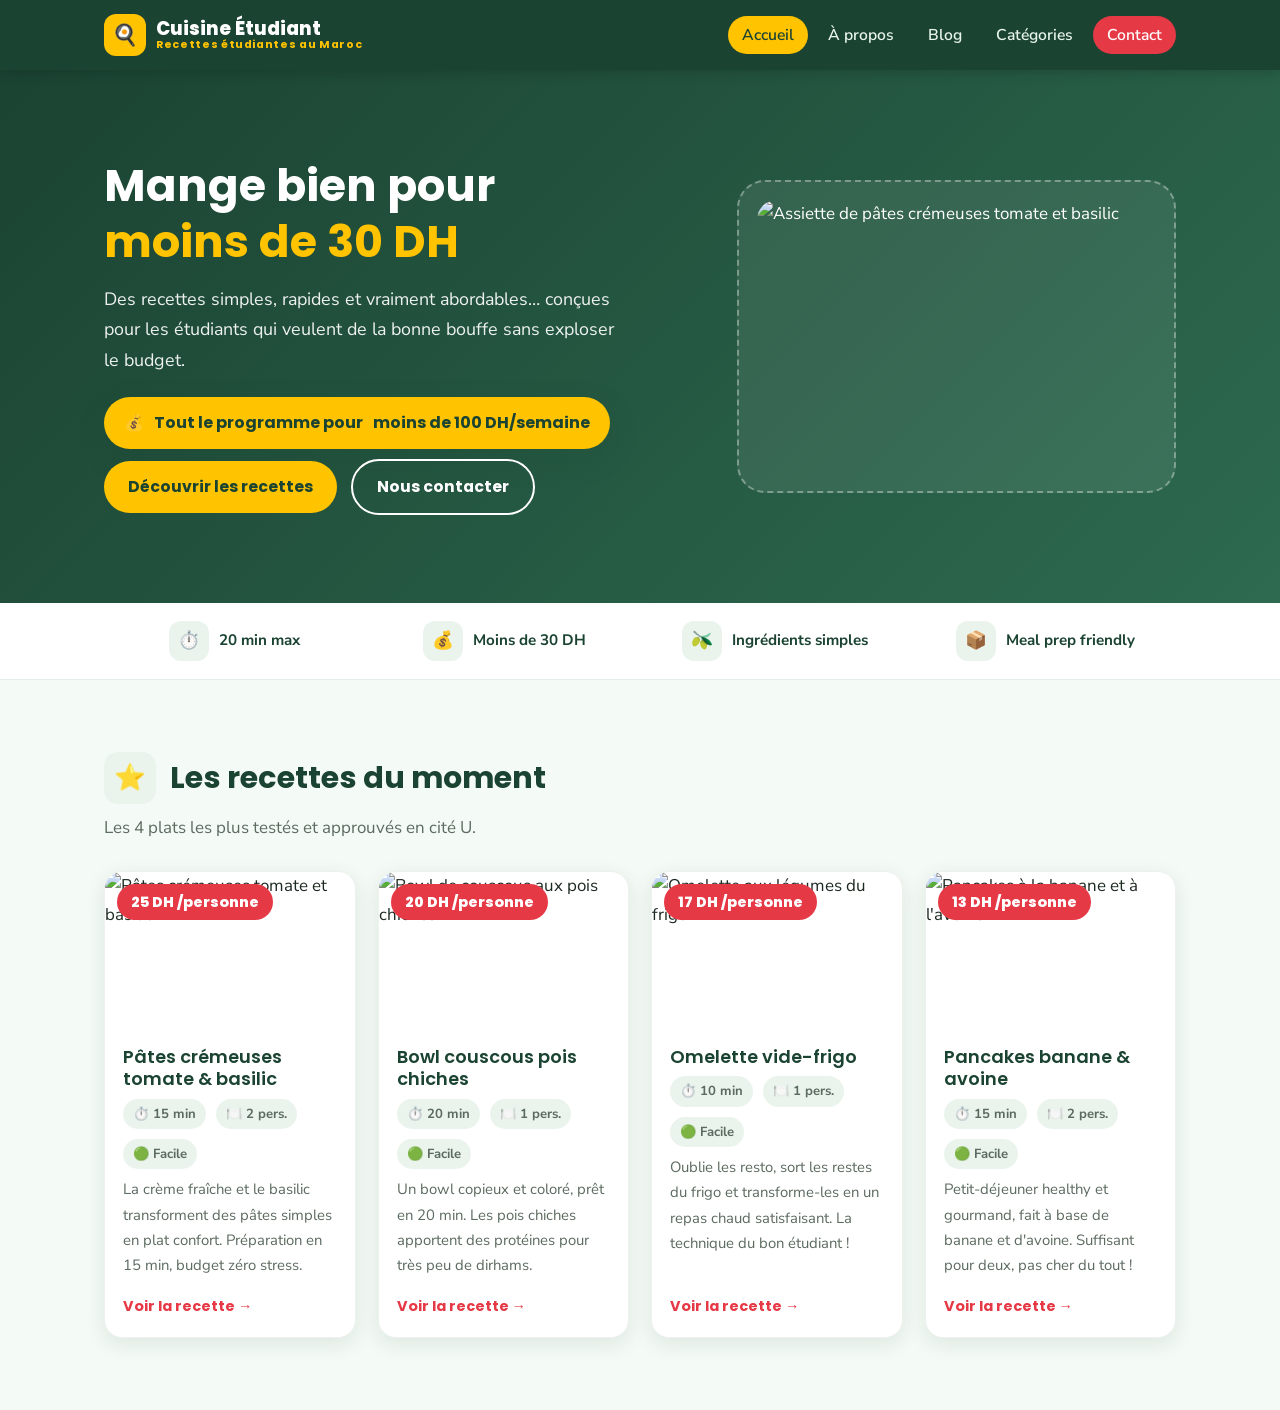
==== commit e89534a6: "Add files via upload" ====
--- a/index.html
+++ b/index.html
@@ -3,55 +3,17 @@
 <head>
   <meta charset="UTF-8" />
   <meta name="viewport" content="width=device-width, initial-scale=1.0" />
-
-  <!-- ======================== SEO / TITRE ========================
-       Title tag optimisé et meta description définis en spec point 5.
-  -->
   <title>Cuisine Étudiant — Recettes étudiantes pas chères au Maroc (moins de 30 DH)</title>
   <meta name="description" content="Recettes rapides et économiques pour étudiants : moins de 30 DH/personne, 20 minutes max, meal prep et anti-gaspi. Testées en cité U." />
-
-  <!-- ======================== SEARCH CONSOLE ======================== -->
-  <!-- Le meta tag « google-site-verification » est injecté automatiquement
-       par main.js si GSC_VERIFICATION_CODE est rempli dans js/config.js. -->
-
-  <!-- Feuille de style principale -->
   <link rel="stylesheet" href="css/style.css" />
-
-  <!-- Polices Google Fonts (Poppins + Nunito Sans) -->
   <link rel="preconnect" href="https://fonts.googleapis.com" />
   <link rel="preconnect" href="https://fonts.gstatic.com" crossorigin />
-  <link rel="stylesheet"
-        href="https://fonts.googleapis.com/css2?family=Nunito+Sans:wght@400;600;700&family=Poppins:wght@600;700;800&display=swap" />
-
-  <!-- Favicon (emoji 🍳) -->
+  <link rel="stylesheet" href="https://fonts.googleapis.com/css2?family=Nunito+Sans:wght@400;600;700&family=Poppins:wght@600;700;800&display=swap" />
   <link rel="icon" href="data:image/svg+xml,<svg xmlns='http://www.w3.org/2000/svg' viewBox='0 0 100 100'><text y='.9em' font-size='90'>🍳</text></svg>" />
-
-  <!-- Données structurées JSON-LD pour la page d'accueil (WebSite) -->
-  <script type="application/ld+json">
-  {
-    "@context": "https://schema.org",
-    "@type": "WebSite",
-    "name": "Cuisine Étudiant",
-    "url": "https://cuisine-etudiant.vercel.app",
-    "description": "Recettes rapides et économiques pour étudiants : moins de 30 DH/personne, 20 minutes max.",
-    "potentialAction": {
-      "@type": "SearchAction",
-      "target": "https://cuisine-etudiant.vercel.app/blog?q={search_term_string}",
-      "query-input": "required name=search_term_string"
-    }
-  }
-  </script>
 </head>
-
 <body>
-
-  <!-- ====================================================================
-       EN-TÊTE / NAVIGATION
-       ==================================================================== -->
   <header class="site-header" role="banner">
     <nav class="nav-bar" aria-label="Navigation principale">
-
-      <!-- Logo : nom du site + icône -->
       <a href="index.html" class="logo" aria-label="Cuisine Étudiant – Accueil">
         <span class="logo-icone">🍳</span>
         <span>
@@ -59,8 +21,6 @@
           <small>Recettes étudiantes au Maroc</small>
         </span>
       </a>
-
-      <!-- Liens principaux -->
       <ul class="nav-liens" id="nav-liens">
         <li><a href="index.html" class="actif">Accueil</a></li>
         <li><a href="a-propos.html">À propos</a></li>
@@ -68,56 +28,39 @@
         <li><a href="categories.html">Catégories</a></li>
         <li><a href="contact.html" class="nav-cta">Contact</a></li>
       </ul>
-
-      <!-- Bouton burger (mobile) -->
       <button class="nav-toggle" id="nav-toggle" aria-label="Ouvrir le menu" aria-expanded="false">☰</button>
     </nav>
   </header>
 
   <main>
-
-    <!-- ====================================================================
-         HERO — Accroche principale + badge budget hebdomadaire
-         ==================================================================== -->
     <section class="hero">
       <div class="conteneur">
-
-        <!-- Colonne texte -->
         <div>
           <h1 class="hero-titre">
             Mange bien pour<br />
             <span>moins de 30 DH</span>
           </h1>
-
           <p class="hero-sous-titre">
             Des recettes simples, rapides et vraiment abordables… conçues
             pour les étudiants qui veulent de la bonne bouffe sans exploser
             le budget.
           </p>
-
-          <!-- Badge budget hebdomadaire (point 2) -->
           <div class="badge-budget">
             <span>💰</span>
             Tout le programme pour <strong>moins de 100 DH/semaine</strong>
           </div>
-
           <div class="hero-actions">
             <a href="blog.html" class="btn btn-jaune">Découvrir les recettes</a>
-            <a href="contact.html" class="btn btn-ghost" style="border-color:#fff;color:#fff">Me contacter</a>
+            <a href="contact.html" class="btn btn-ghost" style="border-color:#fff;color:#fff">Nous contacter</a>
           </div>
         </div>
-
-        <!-- Illustration de la hero -->
         <div class="hero-image">
-          <img src="https://images.unsplash.com/photo-1621996346565-e3dbc646d9a9?auto=format&fit=crop&w=700&q=80"
-               alt="Assiette de pâtes crémeuses tomate et basilic"
-               width="700" height="480" loading="eager" />
+          <!-- Image locale : place "hero-pates.jpg" dans ton dossier images -->
+          <img src="images/hero-pates.jpg" alt="Assiette de pâtes crémeuses tomate et basilic" width="700" height="480" loading="eager" />
         </div>
-
       </div>
     </section>
 
-    <!-- Points forts sous le hero -->
     <div class="points-forts">
       <div class="conteneur">
         <div class="ligne">
@@ -129,245 +72,76 @@
       </div>
     </div>
 
-    <!-- ====================================================================
-         SECTION « Les recettes du moment »
-         ==================================================================== -->
     <section class="section">
       <div class="conteneur">
-
         <div class="section-titre">
           <span class="emoji">⭐</span>
           <h2>Les recettes du moment</h2>
         </div>
         <p class="section-sous-titre">Les 4 plats les plus testés et approuvés en cité U.</p>
 
-        <!-- Grille de cartes recette -->
         <div class="grille-recettes">
-
-          <!-- Carte 1 : Pâtes crémeuses tomate & basilic -->
           <article class="carte-recette" data-recette="pates-cremeuses-tomate-basilic">
             <div class="carte-image">
-              <img src="https://images.unsplash.com/photo-1621996346565-e3dbc646d9a9?auto=format&fit=crop&w=600&q=80"
-                   alt="Pâtes crémeuses tomate et basilic"
-                   width="600" height="375" loading="lazy" />
+              <img src="images/pates.jpg" alt="Pâtes crémeuses tomate et basilic" width="600" height="375" loading="lazy" />
               <span class="etiquette-prix">25 DH /personne</span>
             </div>
             <div class="carte-corps">
               <h3><a href="recettes/pates-cremeuses-tomate-basilic.html">Pâtes crémeuses tomate & basilic</a></h3>
               <div class="carte-infos">
-                <span>⏱️ 15 min</span>
-                <span>🍽️ 2 pers.</span>
-                <span>🟢 Facile</span>
+                <span>⏱️ 15 min</span><span>🍽️ 2 pers.</span><span>🟢 Facile</span>
               </div>
               <p class="carte-extrait">La crème fraîche et le basilic transforment des pâtes simples en plat confort. Préparation en 15 min, budget zéro stress.</p>
               <a href="recettes/pates-cremeuses-tomate-basilic.html" class="carte-lien">Voir la recette →</a>
             </div>
           </article>
 
-          <!-- Carte 2 : Bowl couscous pois chiches -->
           <article class="carte-recette" data-recette="bowl-couscous-pois-chiches">
             <div class="carte-image">
-              <img src="https://images.unsplash.com/photo-1512621776951-a57141f2eefd?auto=format&fit=crop&w=600&q=80"
-                   alt="Bowl de couscous aux pois chiches"
-                   width="600" height="375" loading="lazy" />
+              <img src="images/couscous.jpg" alt="Bowl de couscous aux pois chiches" width="600" height="375" loading="lazy" />
               <span class="etiquette-prix">20 DH /personne</span>
             </div>
             <div class="carte-corps">
               <h3><a href="recettes/bowl-couscous-pois-chiches.html">Bowl couscous pois chiches</a></h3>
               <div class="carte-infos">
-                <span>⏱️ 20 min</span>
-                <span>🍽️ 1 pers.</span>
-                <span>🟢 Facile</span>
+                <span>⏱️ 20 min</span><span>🍽️ 1 pers.</span><span>🟢 Facile</span>
               </div>
               <p class="carte-extrait">Un bowl copieux et coloré, prêt en 20 min. Les pois chiches apportent des protéines pour très peu de dirhams.</p>
               <a href="recettes/bowl-couscous-pois-chiches.html" class="carte-lien">Voir la recette →</a>
             </div>
           </article>
 
-          <!-- Carte 3 : Omelette vide-frigo -->
           <article class="carte-recette" data-recette="omelette-vide-frigo">
             <div class="carte-image">
-              <img src="https://images.unsplash.com/photo-1525351484163-7529414344d8?auto=format&fit=crop&w=600&q=80"
-                   alt="Omelette aux légumes du frigo"
-                   width="600" height="375" loading="lazy" />
+              <img src="images/omelette.jpg" alt="Omelette aux légumes du frigo" width="600" height="375" loading="lazy" />
               <span class="etiquette-prix">17 DH /personne</span>
             </div>
             <div class="carte-corps">
               <h3><a href="recettes/omelette-vide-frigo.html">Omelette vide-frigo</a></h3>
               <div class="carte-infos">
-                <span>⏱️ 10 min</span>
-                <span>🍽️ 1 pers.</span>
-                <span>🟢 Facile</span>
+                <span>⏱️ 10 min</span><span>🍽️ 1 pers.</span><span>🟢 Facile</span>
               </div>
-              <p class="carte-extrait">Oublie les resto, sort les restes du frigo et transformation-les en un repas chaud satisfaisant. La technique du bon étudiant !</p>
+              <p class="carte-extrait">Oublie les resto, sort les restes du frigo et transforme-les en un repas chaud satisfaisant. La technique du bon étudiant !</p>
               <a href="recettes/omelette-vide-frigo.html" class="carte-lien">Voir la recette →</a>
             </div>
           </article>
 
-          <!-- Carte 4 : Pancakes banane & avoine -->
           <article class="carte-recette" data-recette="pancakes-banane-avoine">
             <div class="carte-image">
-              <img src="https://images.unsplash.com/photo-1567620905732-2d1ec7ab7445?auto=format&fit=crop&w=600&q=80"
-                   alt="Pancakes à la banane et à l'avoine"
-                   width="600" height="375" loading="lazy" />
+              <img src="images/pancakes.jpg" alt="Pancakes à la banane et à l'avoine" width="600" height="375" loading="lazy" />
               <span class="etiquette-prix">13 DH /personne</span>
             </div>
             <div class="carte-corps">
               <h3><a href="recettes/pancakes-banane-avoine.html">Pancakes banane & avoine</a></h3>
               <div class="carte-infos">
-                <span>⏱️ 15 min</span>
-                <span>🍽️ 2 pers.</span>
-                <span>🟢 Facile</span>
+                <span>⏱️ 15 min</span><span>🍽️ 2 pers.</span><span>🟢 Facile</span>
               </div>
               <p class="carte-extrait">Petit-déjeuner healthy et gourmand, fait à base de banane et d'avoine. Suffisant pour deux, pas cher du tout !</p>
               <a href="recettes/pancakes-banane-avoine.html" class="carte-lien">Voir la recette →</a>
             </div>
           </article>
-
-        </div><!-- /grille-recettes -->
-
+        </div>
       </div>
     </section>
 
-    <!-- ====================================================================
-         SECTION NEWSLETTER « Le Menu de la Semaine »
-         Insérée entre « Les recettes du moment » et « 5 dîners. » (point 3)
-         ==================================================================== -->
-    <section class="newsletter" aria-labelledby="titre-newsletter">
-      <div class="conteneur">
-        <h2 id="titre-newsletter">Reçois le menu de la semaine</h2>
-        <p class="news-sous-titre">
-          Chaque dimanche : 5 recettes à moins de 30 DH + la liste de courses. Gratuit.
-        </p>
-
-        <form id="news-form" class="news-form" action="#" method="POST">
-          <input type="email" name="email" placeholder="ton@email.com" required aria-label="Adresse email" />
-          <button type="submit" class="btn btn-rouge">Je m'inscris</button>
-        </form>
-
-        <p class="news-mention">Zéro spam, désinscription en 1 clic.</p>
-        <div id="news-message" class="msg-form" role="alert" aria-live="polite" style="display:none"></div>
-      </div>
-    </section>
-
-    <!-- ====================================================================
-         SECTION « 5 dîners. Une seule liste. »
-         ==================================================================== -->
-    <section class="section section--fond-vert">
-      <div class="conteneur">
-
-        <div class="centre">
-          <div class="section-titre" style="justify-content:center">
-            <span class="emoji">📋</span>
-            <h2>5 dîners. Une seule liste.</h2>
-          </div>
-          <p class="section-sous-titre" style="margin-left:auto;margin-right:auto">
-            Une semaine de repas équilibrés, tous à moins de 30 DH par portion,
-            regroupés dans une seule liste de courses. Zéro gaspillage, zéro stress.
-          </p>
-        </div>
-
-        <div class="plan-etapes">
-          <div class="scene">
-            <div class="scene-num">1</div>
-            <h3>Lundi : Pâtes crémeuses tomate & basilic</h3>
-            <p>Le plat de réconfort pour bien démarrer la semaine. 25 DH, 15 min.</p>
-          </div>
-          <div class="scene">
-            <div class="scene-num">2</div>
-            <h3>Mardi : Bowl couscous pois chiches</h3>
-            <p>Protéines végétales et saveurs marocaines. 20 DH, 20 min.</p>
-          </div>
-          <div class="scene">
-            <div class="scene-num">3</div>
-            <h3>Mercredi : Omelette vide-frigo</h3>
-            <p>Les restes du frigo deviennent un plat savoureux. 17 DH, 10 min.</p>
-          </div>
-          <div class="scene">
-            <div class="scene-num">4</div>
-            <h3>Jeudi : Pancakes banane & avoine</h3>
-            <p>Le petit-déjeuner ou le brunch healthy. 13 DH, 15 min.</p>
-          </div>
-          <div class="scene">
-            <div class="scene-num">5</div>
-            <h3>Vendredi : Réserve / Restes</h3>
-            <p>Tu as probablement encore de quoi faire un plat. Budget minimal.</p>
-          </div>
-        </div>
-
-        <!-- Liste de courses (pour montrer la simplicité) -->
-        <ul class="liste-simple">
-          <li><span class="liste-emoji">🫘</span><span>Pois chiches (1 boîte) — 5 DH <span class="liste-detail">| Pâtes</span></span></li>
-          <li><span class="liste-emoji">🥚</span><span>Oeufs (lot de 6) — 8 DH <span class="liste-detail">| Omelette + pancakes</span></span></li>
-          <li><span class="liste-emoji">🍌</span><span>Bananes (2) — 4 DH <span class="liste-detail">| Pancakes</span></span></li>
-          <li><span class="liste-emoji">🧀</span><span>Crème fraîche — 6 DH <span class="liste-detail">| Pâtes</span></span></li>
-          <li><span class="liste-emoji">🍅</span><span>Tomates (3) — 3 DH <span class="liste-detail">| Pâtes + omelette</span></span></li>
-          <li><span class="liste-emoji">🫒</span><span>Huile d'olive — 15 DH (durée) <span class="liste-detail">| Toutes les recettes</span></span></li>
-          <li><span class="liste-emoji">🌾</span><span>Avoine en flocons — 8 DH (durée) <span class="liste-detail">| Pancakes</span></span></li>
-          <li><span class="liste-emoji">🌿</span><span>Basilic frais — 2 DH <span class="liste-detail">| Pâtes</span></span></li>
-        </ul>
-
-        <p class="centre">
-          <a href="blog.html" class="btn btn-jaune">Découvrir toutes les recettes</a>
-        </p>
-
-      </div>
-    </section>
-
-  </main>
-
-  <!-- ====================================================================
-       FOOTER
-       ==================================================================== -->
-  <footer class="site-footer" role="contentinfo">
-    <div class="conteneur">
-
-      <div class="footer-grille">
-
-        <!-- Colonne 1 : Branding -->
-        <div>
-          <h4>🍳 Cuisine Étudiant</h4>
-          <p class="footer-description">
-            Le blog de recettes pour les étudiants marocains qui veulent manger
-            bien, pas cher, et sans passer 2 heures en cuisine. Toutes les recettes
-            sont à moins de 30 DH par personne.
-          </p>
-        </div>
-
-        <!-- Colonne 2 : Navigation -->
-        <div>
-          <h4>Explorer</h4>
-          <ul>
-            <li><a href="index.html">Accueil</a></li>
-            <li><a href="blog.html">Blog</a></li>
-            <li><a href="categories.html">Catégories</a></li>
-            <li><a href="a-propos.html">À propos</a></li>
-            <li><a href="contact.html">Contact</a></li>
-          </ul>
-        </div>
-
-        <!-- Colonne 3 : Pages légales -->
-        <div>
-          <h4>Informations</h4>
-          <ul>
-            <li><a href="politique-de-confidentialite.html">Politique de confidentialité</a></li>
-          </ul>
-        </div>
-
-      </div>
-
-      <!-- Barre du bas (point 10 : cohérence Maroc) -->
-      <div class="footer-bas">
-        <p>
-          Fait avec <span class="footer-coeur">❤️</span> au Maroc · Prix en Dirhams (DH) · Cuisine Étudiant
-        </p>
-      </div>
-
-    </div>
-  </footer>
-
-  <!-- Scripts partagés (config, navigation, formulaires, tracking, slots) -->
-  <script src="js/config.js"></script>
-  <script src="js/main.js"></script>
-</body>
-</html>
+    <!-- (Keep the rest of your original index.html from Newsletter to Footer here!) -->
